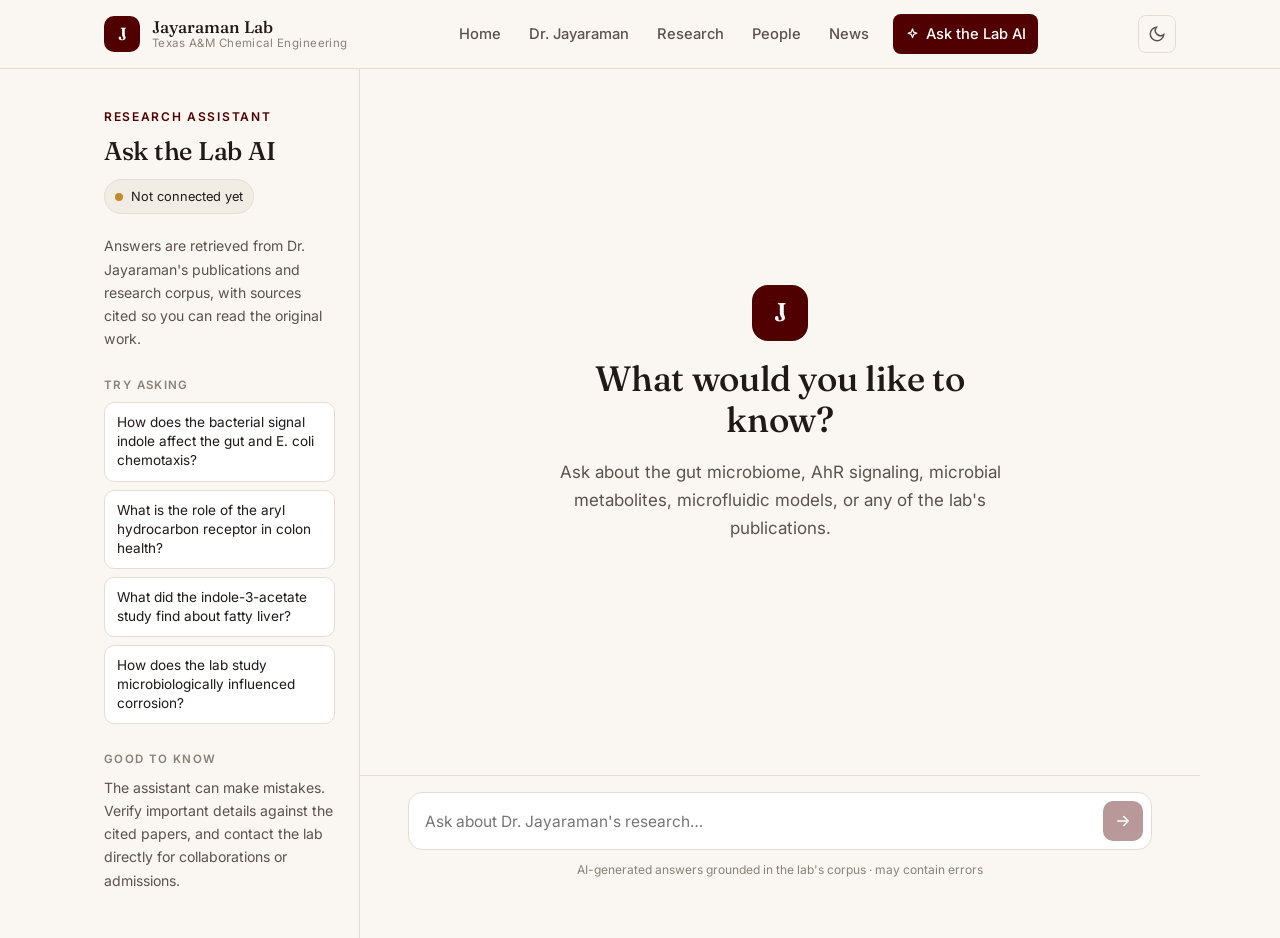
==== chat.html @ 01ededef "Redesigned Jayaraman Lab website with research assistant chat page Static GitHub Pages site: home, P" ====
<!doctype html>
<html lang="en">
<head>
  <meta charset="utf-8">
  <meta name="viewport" content="width=device-width, initial-scale=1">
  <title>Ask the Lab AI · Jayaraman Research Group</title>
  <meta name="description" content="An AI research assistant that answers questions grounded in Dr. Arul Jayaraman's publications and research corpus.">
  <script>try{var t=localStorage.getItem("theme");if(t)document.documentElement.dataset.theme=t}catch(e){}</script>
  <link rel="preconnect" href="https://fonts.googleapis.com">
  <link rel="preconnect" href="https://fonts.gstatic.com" crossorigin>
  <link href="https://fonts.googleapis.com/css2?family=Fraunces:ital,opsz,wght@0,9..144,400;0,9..144,500;1,9..144,400;1,9..144,500&family=Inter:wght@400;500;600&display=swap" rel="stylesheet">
  <link rel="stylesheet" href="assets/css/style.css">
  <link rel="icon" href="data:image/svg+xml,<svg xmlns='http://www.w3.org/2000/svg' viewBox='0 0 32 32'><rect width='32' height='32' rx='8' fill='%23500000'/><text x='16' y='23' font-family='Georgia' font-size='20' fill='white' text-anchor='middle'>J</text></svg>">
  <script src="assets/js/layout.js" defer></script>
  <script src="assets/js/rag-config.js" defer></script>
  <script src="assets/js/chat.js" defer></script>
</head>
<body class="chat-page">
<main>
  <div class="chat-shell">
    <aside class="chat-side">
      <span class="eyebrow">Research Assistant</span>
      <h1>Ask the Lab AI</h1>
      <span class="status" id="rag-status" role="status">Checking…</span>
      <p class="side-extra">Answers are retrieved from Dr. Jayaraman's publications and research corpus, with sources cited so you can read the original work.</p>
      <h4>Try asking</h4>
      <div class="suggestions" id="suggestions"></div>
      <h4 class="side-extra">Good to know</h4>
      <p class="side-extra">The assistant can make mistakes. Verify important details against the cited papers, and contact the lab directly for collaborations or admissions.</p>
    </aside>

    <section class="chat-main" aria-label="Conversation">
      <div class="chat-log" id="chat-log" aria-live="polite">
        <div class="chat-empty" id="chat-empty">
          <div class="brand-mark">J</div>
          <h2>What would you like to know?</h2>
          <p>Ask about the gut microbiome, AhR signaling, microbial metabolites, microfluidic models, or any of the lab's publications.</p>
        </div>
      </div>
      <div class="composer">
        <form id="chat-form">
          <label for="chat-input" class="sr-only" style="position:absolute;left:-9999px">Your question</label>
          <textarea id="chat-input" rows="1" placeholder="Ask about Dr. Jayaraman's research…" autocomplete="off"></textarea>
          <button id="chat-send" type="submit" aria-label="Send" disabled>
            <svg width="18" height="18" viewBox="0 0 24 24" fill="none" stroke="currentColor" stroke-width="2" stroke-linecap="round" stroke-linejoin="round"><path d="M5 12h14M13 6l6 6-6 6"/></svg>
          </button>
        </form>
        <p class="disclaimer">AI-generated answers grounded in the lab's corpus · may contain errors</p>
      </div>
    </section>
  </div>
</main>
</body>
</html>
---- assets/css/style.css ----
/* ==========================================================================
   Jayaraman Research Group — site styles
   ========================================================================== */

:root {
  --bg: #faf7f2;
  --bg-alt: #f2ede4;
  --surface: #ffffff;
  --ink: #1f1a17;
  --ink-soft: #5b524c;
  --ink-faint: #8a8079;
  --line: #e4ddd2;
  --accent: #500000;          /* Aggie maroon */
  --accent-hover: #732f2f;
  --accent-soft: #f3e6e3;
  --accent-ink: #ffffff;
  --sage: #4d6b5a;
  --shadow: 0 1px 2px rgb(31 26 23 / 0.04), 0 8px 24px rgb(31 26 23 / 0.06);
  --radius: 14px;
  --maxw: 1120px;
  --serif: "Fraunces", Georgia, "Times New Roman", serif;
  --sans: "Inter", system-ui, -apple-system, "Segoe UI", sans-serif;
  color-scheme: light;
}

@media (prefers-color-scheme: dark) {
  :root:not([data-theme="light"]) {
    --bg: #151212;
    --bg-alt: #1c1817;
    --surface: #221d1c;
    --ink: #f1ebe6;
    --ink-soft: #bdb2aa;
    --ink-faint: #8d827b;
    --line: #36302d;
    --accent: #d98c8c;
    --accent-hover: #e8a8a8;
    --accent-soft: #3a2424;
    --accent-ink: #1a0f0f;
    --sage: #8fb39f;
    --shadow: 0 1px 2px rgb(0 0 0 / 0.3), 0 8px 24px rgb(0 0 0 / 0.25);
    color-scheme: dark;
  }
}
:root[data-theme="dark"] {
  --bg: #151212;
  --bg-alt: #1c1817;
  --surface: #221d1c;
  --ink: #f1ebe6;
  --ink-soft: #bdb2aa;
  --ink-faint: #8d827b;
  --line: #36302d;
  --accent: #d98c8c;
  --accent-hover: #e8a8a8;
  --accent-soft: #3a2424;
  --accent-ink: #1a0f0f;
  --sage: #8fb39f;
  --shadow: 0 1px 2px rgb(0 0 0 / 0.3), 0 8px 24px rgb(0 0 0 / 0.25);
  color-scheme: dark;
}

/* ---------- Base ---------- */
*, *::before, *::after { box-sizing: border-box; }
html { -webkit-text-size-adjust: 100%; scroll-behavior: smooth; }
body {
  margin: 0;
  background: var(--bg);
  color: var(--ink);
  font: 400 17px/1.65 var(--sans);
  -webkit-font-smoothing: antialiased;
  min-height: 100vh;
  display: flex;
  flex-direction: column;
}
main { flex: 1; }
img { max-width: 100%; display: block; }
a { color: var(--accent); text-decoration-thickness: 1px; text-underline-offset: 3px; }
a:hover { color: var(--accent-hover); }
h1, h2, h3 { font-family: var(--serif); font-weight: 500; line-height: 1.15; letter-spacing: -0.01em; margin: 0 0 0.5em; }
h1 { font-size: clamp(2.2rem, 5vw, 3.6rem); }
h2 { font-size: clamp(1.6rem, 3vw, 2.2rem); }
h3 { font-size: 1.25rem; }
p { margin: 0 0 1em; }
::selection { background: var(--accent); color: var(--accent-ink); }
:focus-visible { outline: 2px solid var(--accent); outline-offset: 3px; border-radius: 4px; }

.container { width: 100%; max-width: var(--maxw); margin: 0 auto; padding: 0 24px; }
.eyebrow {
  font: 600 0.75rem/1 var(--sans);
  letter-spacing: 0.14em;
  text-transform: uppercase;
  color: var(--accent);
  margin-bottom: 14px;
  display: inline-block;
}
.lede { font-size: 1.2rem; color: var(--ink-soft); max-width: 46rem; }
.muted { color: var(--ink-soft); }
.section { padding: 88px 0; }
.section.alt { background: var(--bg-alt); }
.section-head { margin-bottom: 40px; max-width: 46rem; }

/* ---------- Header ---------- */
.site-header {
  position: sticky; top: 0; z-index: 50;
  background: color-mix(in srgb, var(--bg) 85%, transparent);
  backdrop-filter: saturate(160%) blur(12px);
  -webkit-backdrop-filter: saturate(160%) blur(12px);
  border-bottom: 1px solid var(--line);
}
.nav { display: flex; align-items: center; justify-content: space-between; height: 68px; gap: 16px; }
.brand { display: flex; align-items: center; gap: 12px; text-decoration: none; color: var(--ink); }
.brand-mark {
  width: 36px; height: 36px; border-radius: 10px;
  background: var(--accent); color: var(--accent-ink);
  display: grid; place-items: center;
  font: 600 1.1rem/1 var(--serif);
}
.brand-text { display: flex; flex-direction: column; line-height: 1.15; }
.brand-text strong { font: 500 1.05rem var(--serif); }
.brand-text span { font-size: 0.72rem; color: var(--ink-faint); letter-spacing: 0.04em; }
.nav-links { display: flex; align-items: center; gap: 4px; list-style: none; margin: 0; padding: 0; }
.nav-links a {
  display: block; padding: 8px 12px; border-radius: 8px;
  color: var(--ink-soft); text-decoration: none; font-size: 0.92rem; font-weight: 500;
}
.nav-links a:hover { color: var(--ink); background: var(--bg-alt); }
.nav-links a[aria-current="page"] { color: var(--accent); }
.nav-links .nav-cta {
  background: var(--accent); color: var(--accent-ink);
  margin-left: 8px; display: inline-flex; align-items: center; gap: 6px;
}
.nav-links .nav-cta:hover { background: var(--accent-hover); color: var(--accent-ink); }
.nav-links .nav-cta[aria-current="page"] { color: var(--accent-ink); }
.nav-tools { display: flex; align-items: center; gap: 6px; }
.icon-btn {
  width: 38px; height: 38px; border-radius: 8px; border: 1px solid var(--line);
  background: transparent; color: var(--ink-soft); cursor: pointer;
  display: grid; place-items: center;
}
.icon-btn:hover { color: var(--ink); background: var(--bg-alt); }
.menu-btn { display: none; }

@media (max-width: 880px) {
  .menu-btn { display: grid; }
  .nav-links {
    position: absolute; top: 68px; left: 0; right: 0;
    flex-direction: column; align-items: stretch; gap: 2px;
    padding: 12px 16px 20px;
    background: var(--bg); border-bottom: 1px solid var(--line);
    display: none;
  }
  .nav-links.open { display: flex; }
  .nav-links a { padding: 12px; font-size: 1rem; }
  .nav-links .nav-cta { margin: 8px 0 0; justify-content: center; }
}

/* ---------- Hero ---------- */
.hero { padding: 72px 0 88px; overflow: hidden; }
.hero-grid { display: grid; grid-template-columns: 1.05fr 1fr; gap: 56px; align-items: center; }
.hero h1 em { font-style: italic; color: var(--accent); }
.hero-actions { display: flex; flex-wrap: wrap; gap: 12px; margin-top: 28px; }
.hero-photo { position: relative; }
.hero-photo img {
  border-radius: 20px; box-shadow: var(--shadow);
  aspect-ratio: 4 / 3.2; object-fit: cover; object-position: 60% center; width: 100%; height: auto;
}
.hero-photo::before {
  content: ""; position: absolute; inset: 18px -18px -18px 18px;
  border: 1.5px solid var(--accent); border-radius: 20px; opacity: 0.35; z-index: -1;
}
.hero-badge {
  position: absolute; left: -20px; bottom: 28px;
  background: var(--surface); border: 1px solid var(--line); border-radius: 12px;
  padding: 12px 16px; box-shadow: var(--shadow); font-size: 0.85rem; max-width: 240px;
}
.hero-badge strong { display: block; font-family: var(--serif); font-weight: 500; font-size: 1rem; }
@media (max-width: 880px) {
  .hero { padding: 40px 0 64px; }
  .hero-grid { grid-template-columns: 1fr; gap: 40px; }
  .hero-photo::before { inset: 12px -10px -10px 12px; }
  .hero-badge { left: 12px; bottom: 12px; }
}

/* ---------- Buttons ---------- */
.btn {
  display: inline-flex; align-items: center; gap: 8px;
  padding: 12px 20px; border-radius: 10px; border: 1px solid transparent;
  font: 500 0.95rem/1 var(--sans); text-decoration: none; cursor: pointer;
  transition: background 0.15s, border-color 0.15s, transform 0.15s;
}
.btn:active { transform: translateY(1px); }
.btn-primary { background: var(--accent); color: var(--accent-ink); }
.btn-primary:hover { background: var(--accent-hover); color: var(--accent-ink); }
.btn-ghost { border-color: var(--line); color: var(--ink); background: var(--surface); }
.btn-ghost:hover { border-color: var(--ink-faint); color: var(--ink); }

/* ---------- Cards / grids ---------- */
.grid { display: grid; gap: 20px; }
.grid-2 { grid-template-columns: repeat(2, 1fr); }
.grid-3 { grid-template-columns: repeat(3, 1fr); }
.grid-4 { grid-template-columns: repeat(4, 1fr); }
@media (max-width: 960px) { .grid-3, .grid-4 { grid-template-columns: repeat(2, 1fr); } }
@media (max-width: 640px) { .grid-2, .grid-3, .grid-4 { grid-template-columns: 1fr; } }

.card {
  background: var(--surface); border: 1px solid var(--line); border-radius: var(--radius);
  padding: 28px; transition: border-color 0.2s, transform 0.2s, box-shadow 0.2s;
}
a.card { color: inherit; text-decoration: none; display: block; }
a.card:hover { border-color: var(--accent); transform: translateY(-2px); box-shadow: var(--shadow); }
.card-icon {
  width: 44px; height: 44px; border-radius: 12px; display: grid; place-items: center;
  background: var(--accent-soft); color: var(--accent); margin-bottom: 18px;
}
.card h3 { margin-bottom: 8px; }
.card p { color: var(--ink-soft); font-size: 0.95rem; margin: 0; }
.card .more { display: inline-block; margin-top: 14px; font-size: 0.88rem; font-weight: 500; color: var(--accent); }

/* ---------- Stats ---------- */
.stats { display: grid; grid-template-columns: repeat(4, 1fr); gap: 0; border-top: 1px solid var(--line); border-bottom: 1px solid var(--line); }
.stat { padding: 28px 20px; border-left: 1px solid var(--line); }
.stat:first-child { border-left: 0; }
.stat b { display: block; font: 500 2rem/1.1 var(--serif); color: var(--accent); }
.stat span { font-size: 0.85rem; color: var(--ink-soft); }
@media (max-width: 760px) {
  .stats { grid-template-columns: repeat(2, 1fr); }
  .stat:nth-child(3) { border-left: 0; }
  .stat:nth-child(n+3) { border-top: 1px solid var(--line); }
}

/* ---------- Page header ---------- */
.page-head { padding: 72px 0 40px; border-bottom: 1px solid var(--line); }
.page-head p { margin: 0; }

/* ---------- PI profile ---------- */
.profile { display: grid; grid-template-columns: 320px 1fr; gap: 56px; align-items: start; }
.profile-aside { position: sticky; top: 96px; }
.profile-aside img { border-radius: var(--radius); aspect-ratio: 4/5; object-fit: cover; width: 100%; box-shadow: var(--shadow); }
.profile-aside h2 { font-size: 1.5rem; margin: 20px 0 4px; }
.facts { list-style: none; padding: 0; margin: 20px 0 0; border-top: 1px solid var(--line); }
.facts li { padding: 12px 0; border-bottom: 1px solid var(--line); font-size: 0.9rem; }
.facts small { display: block; color: var(--ink-faint); font-size: 0.75rem; text-transform: uppercase; letter-spacing: 0.08em; }
.prose p { font-size: 1.05rem; }
.prose p:first-of-type::first-letter {
  font-family: var(--serif); float: left; font-size: 3.6em; line-height: 0.85;
  padding: 6px 10px 0 0; color: var(--accent);
}
.honors { display: grid; grid-template-columns: repeat(2, 1fr); gap: 12px; margin-top: 12px; }
.honor { padding: 16px 18px; border-radius: 12px; background: var(--bg-alt); border: 1px solid var(--line); font-size: 0.92rem; }
.honor b { display: block; font-weight: 600; margin-bottom: 2px; }
.honor span { color: var(--ink-soft); font-size: 0.85rem; }
.timeline { list-style: none; padding: 0; margin: 12px 0 0; border-left: 2px solid var(--line); }
.timeline li { position: relative; padding: 0 0 22px 24px; }
.timeline li::before {
  content: ""; position: absolute; left: -7px; top: 6px; width: 12px; height: 12px;
  border-radius: 50%; background: var(--bg); border: 2px solid var(--accent);
}
.timeline time { font-size: 0.8rem; font-weight: 600; color: var(--accent); letter-spacing: 0.04em; }
.timeline p { margin: 2px 0 0; color: var(--ink-soft); font-size: 0.95rem; }
@media (max-width: 880px) {
  .profile { grid-template-columns: 1fr; gap: 32px; }
  .profile-aside { position: static; max-width: 360px; }
  .honors { grid-template-columns: 1fr; }
}

.pi-teaser { display: grid; grid-template-columns: 280px 1fr; gap: 56px; align-items: center; }
.pi-teaser img { border-radius: var(--radius); aspect-ratio: 4/5; object-fit: cover; width: 100%; box-shadow: var(--shadow); }
@media (max-width: 760px) { .pi-teaser { grid-template-columns: 1fr; gap: 28px; } .pi-teaser img { max-width: 280px; } }

/* ---------- People ---------- */
.people-group { margin-bottom: 64px; }
.people-group > h2 { display: flex; align-items: baseline; gap: 12px; font-size: 1.6rem; padding-bottom: 14px; border-bottom: 1px solid var(--line); margin-bottom: 28px; }
.people-group > h2 span { font: 500 0.85rem var(--sans); color: var(--ink-faint); }
.people { display: grid; grid-template-columns: repeat(auto-fill, minmax(240px, 1fr)); gap: 24px; }
.person { background: var(--surface); border: 1px solid var(--line); border-radius: var(--radius); overflow: hidden; }
.person img { width: 100%; aspect-ratio: 1 / 1.05; object-fit: cover; object-position: center 20%; background: var(--bg-alt); }
.person-body { padding: 18px 20px 20px; }
.person h3 { font-size: 1.2rem; margin-bottom: 2px; }
.person .role { font-size: 0.85rem; color: var(--accent); font-weight: 500; margin-bottom: 10px; }
.person ul { list-style: none; padding: 0; margin: 0; font-size: 0.82rem; color: var(--ink-soft); }
.person li { padding: 3px 0; line-height: 1.45; }
.person-wide { display: grid; grid-template-columns: 220px 1fr; }
.person-wide img { height: 100%; aspect-ratio: auto; }
.person-wide .person-body { padding: 28px; align-self: center; }
@media (max-width: 640px) { .person-wide { grid-template-columns: 1fr; } .person-wide img { aspect-ratio: 1/1.05; } }

/* ---------- Research ---------- */
.area-nav { display: flex; flex-wrap: wrap; gap: 8px; margin: 28px 0 0; }
.chip {
  padding: 8px 14px; border-radius: 999px; border: 1px solid var(--line);
  background: var(--surface); color: var(--ink-soft); font: 500 0.85rem var(--sans);
  cursor: pointer; text-decoration: none;
}
.chip:hover { color: var(--ink); border-color: var(--ink-faint); }
.chip[aria-pressed="true"] { background: var(--accent); color: var(--accent-ink); border-color: var(--accent); }
.area { padding: 56px 0; border-bottom: 1px solid var(--line); scroll-margin-top: 80px; }
.area:last-child { border-bottom: 0; }
.area-head { display: grid; grid-template-columns: 1fr 1.4fr; gap: 48px; margin-bottom: 28px; }
.area-head .num { font: 500 0.85rem var(--sans); color: var(--ink-faint); }
.area-head p { color: var(--ink-soft); margin: 0; }
@media (max-width: 800px) { .area-head { grid-template-columns: 1fr; gap: 8px; } }
.pubs { list-style: none; padding: 0; margin: 0; display: grid; gap: 12px; }
.pub {
  display: grid; grid-template-columns: 64px 1fr; gap: 16px;
  padding: 18px 20px; background: var(--surface); border: 1px solid var(--line); border-radius: 12px;
}
.pub .year { font: 500 1rem var(--serif); color: var(--accent); }
.pub .title { font-weight: 600; line-height: 1.4; margin-bottom: 4px; }
.pub .authors { font-size: 0.85rem; color: var(--ink-soft); }
.pub .authors b { color: var(--ink); font-weight: 600; }
.pub .venue { font-size: 0.85rem; color: var(--ink-faint); font-style: italic; }
.pub a { color: inherit; text-decoration: none; }
.pub a:hover .title { color: var(--accent); }
@media (max-width: 560px) { .pub { grid-template-columns: 1fr; gap: 4px; } }
.search {
  width: 100%; max-width: 420px; padding: 12px 16px; border-radius: 10px;
  border: 1px solid var(--line); background: var(--surface); color: var(--ink); font: 400 0.95rem var(--sans);
}
.empty { color: var(--ink-faint); padding: 24px 0; }

/* ---------- News ---------- */
.news { list-style: none; padding: 0; margin: 0; }
.news-item { display: grid; grid-template-columns: 160px 1fr; gap: 32px; padding: 32px 0; border-bottom: 1px solid var(--line); }
.news-item time { font: 500 1rem var(--serif); color: var(--accent); }
.news-item h3 { margin-bottom: 8px; }
.news-item p { color: var(--ink-soft); margin: 0; }
@media (max-width: 640px) { .news-item { grid-template-columns: 1fr; gap: 6px; } }

/* ---------- CTA band ---------- */
.cta-band {
  background: var(--accent); color: var(--accent-ink); border-radius: 20px;
  padding: 48px; display: grid; grid-template-columns: 1fr auto; gap: 32px; align-items: center;
}
.cta-band h2 { margin-bottom: 8px; }
.cta-band p { margin: 0; opacity: 0.85; }
.cta-band .btn { background: var(--accent-ink); color: var(--accent); }
.cta-band .btn:hover { opacity: 0.9; }
@media (max-width: 720px) { .cta-band { grid-template-columns: 1fr; padding: 32px 24px; } }

/* ---------- Footer ---------- */
.site-footer { border-top: 1px solid var(--line); padding: 48px 0 32px; font-size: 0.88rem; color: var(--ink-soft); margin-top: 0; }
.footer-grid { display: grid; grid-template-columns: 1.5fr 1fr 1fr; gap: 40px; }
.footer-grid h4 { font: 600 0.75rem var(--sans); letter-spacing: 0.12em; text-transform: uppercase; color: var(--ink); margin: 0 0 12px; }
.footer-grid ul { list-style: none; padding: 0; margin: 0; }
.footer-grid li { padding: 3px 0; }
.footer-grid a { color: var(--ink-soft); text-decoration: none; }
.footer-grid a:hover { color: var(--accent); }
.footer-bottom { margin-top: 40px; padding-top: 20px; border-top: 1px solid var(--line); font-size: 0.8rem; color: var(--ink-faint); }
@media (max-width: 720px) { .footer-grid { grid-template-columns: 1fr; gap: 28px; } }

/* ---------- Chat ---------- */
.chat-page main { display: flex; }
.chat-shell { display: grid; grid-template-columns: 280px 1fr; width: 100%; max-width: var(--maxw); margin: 0 auto; min-height: calc(100vh - 69px); }
.chat-side { border-right: 1px solid var(--line); padding: 32px 24px; }
.chat-side h1 { font-size: 1.6rem; }
.chat-side p { font-size: 0.88rem; color: var(--ink-soft); }
.status { display: inline-flex; align-items: center; gap: 8px; font-size: 0.8rem; padding: 6px 10px; border-radius: 999px; background: var(--bg-alt); border: 1px solid var(--line); margin-bottom: 20px; }
.status::before { content: ""; width: 8px; height: 8px; border-radius: 50%; background: var(--ink-faint); }
.status.ok::before { background: #3c9a5f; }
.status.off::before { background: #c48a2c; }
.chat-side h4 { font: 600 0.72rem var(--sans); letter-spacing: 0.12em; text-transform: uppercase; color: var(--ink-faint); margin: 28px 0 10px; }
.suggestions { display: grid; gap: 8px; }
.suggestion {
  text-align: left; padding: 10px 12px; border-radius: 10px; border: 1px solid var(--line);
  background: var(--surface); color: var(--ink); font: 400 0.85rem/1.4 var(--sans); cursor: pointer;
}
.suggestion:hover { border-color: var(--accent); }
.chat-main { display: flex; flex-direction: column; min-width: 0; height: calc(100vh - 69px); position: sticky; top: 69px; }
.chat-log { flex: 1; overflow-y: auto; padding: 32px clamp(16px, 4vw, 48px); display: flex; flex-direction: column; gap: 20px; }
.chat-empty { margin: auto; text-align: center; max-width: 30rem; color: var(--ink-soft); }
.chat-empty .brand-mark { width: 56px; height: 56px; font-size: 1.6rem; margin: 0 auto 18px; border-radius: 16px; }
.chat-empty h2 { color: var(--ink); }
.msg { max-width: 760px; width: 100%; display: flex; gap: 12px; }
.msg.user { align-self: flex-end; justify-content: flex-end; }
.msg .bubble { padding: 12px 16px; border-radius: 14px; font-size: 0.97rem; line-height: 1.6; overflow-wrap: anywhere; }
.msg.user .bubble { background: var(--accent); color: var(--accent-ink); border-bottom-right-radius: 4px; max-width: 80%; }
.msg.bot .bubble { background: var(--surface); border: 1px solid var(--line); border-bottom-left-radius: 4px; flex: 1; }
.msg.bot .avatar { flex: none; width: 32px; height: 32px; border-radius: 9px; background: var(--accent); color: var(--accent-ink); display: grid; place-items: center; font: 600 0.9rem var(--serif); }
.bubble p:last-child { margin-bottom: 0; }
.bubble code { font-size: 0.88em; background: var(--bg-alt); padding: 1px 5px; border-radius: 4px; }
.bubble.error { border-color: #c48a2c; }
.sources { margin-top: 12px; padding-top: 12px; border-top: 1px dashed var(--line); display: grid; gap: 6px; }
.sources b { font-size: 0.72rem; letter-spacing: 0.1em; text-transform: uppercase; color: var(--ink-faint); }
.source { font-size: 0.82rem; color: var(--ink-soft); display: flex; gap: 8px; }
.source .n { flex: none; width: 20px; height: 20px; border-radius: 6px; background: var(--accent-soft); color: var(--accent); display: grid; place-items: center; font-size: 0.7rem; font-weight: 600; }
.typing { display: inline-flex; gap: 4px; padding: 4px 0; }
.typing i { width: 7px; height: 7px; border-radius: 50%; background: var(--ink-faint); animation: blink 1.2s infinite ease-in-out; }
.typing i:nth-child(2) { animation-delay: 0.15s; }
.typing i:nth-child(3) { animation-delay: 0.3s; }
@keyframes blink { 0%, 80%, 100% { opacity: 0.25; } 40% { opacity: 1; } }
.composer { border-top: 1px solid var(--line); padding: 16px clamp(16px, 4vw, 48px) 20px; background: var(--bg); }
.composer form { display: flex; gap: 10px; align-items: flex-end; max-width: 760px; margin: 0 auto; background: var(--surface); border: 1px solid var(--line); border-radius: 14px; padding: 8px 8px 8px 16px; }
.composer form:focus-within { border-color: var(--accent); }
.composer textarea { flex: 1; border: 0; outline: 0; resize: none; background: transparent; color: var(--ink); font: 400 0.97rem/1.5 var(--sans); padding: 8px 0; max-height: 180px; }
.composer button { flex: none; width: 40px; height: 40px; border-radius: 10px; border: 0; background: var(--accent); color: var(--accent-ink); cursor: pointer; display: grid; place-items: center; }
.composer button:disabled { opacity: 0.4; cursor: not-allowed; }
.disclaimer { text-align: center; font-size: 0.75rem; color: var(--ink-faint); margin: 10px 0 0; }
@media (max-width: 860px) {
  .chat-shell { grid-template-columns: 1fr; }
  .chat-side { border-right: 0; border-bottom: 1px solid var(--line); padding: 20px 16px; }
  .chat-side .side-extra { display: none; }
  .suggestions { grid-template-columns: 1fr 1fr; }
  .chat-main { height: auto; min-height: 70vh; position: static; }
}
@media (max-width: 480px) { .suggestions { grid-template-columns: 1fr; } }

/* ---------- Motion ---------- */
.reveal { opacity: 0; transform: translateY(14px); transition: opacity 0.6s ease, transform 0.6s ease; }
.reveal.in { opacity: 1; transform: none; }
@media (prefers-reduced-motion: reduce) {
  html { scroll-behavior: auto; }
  .reveal { opacity: 1; transform: none; transition: none; }
  .typing i { animation: none; }
}
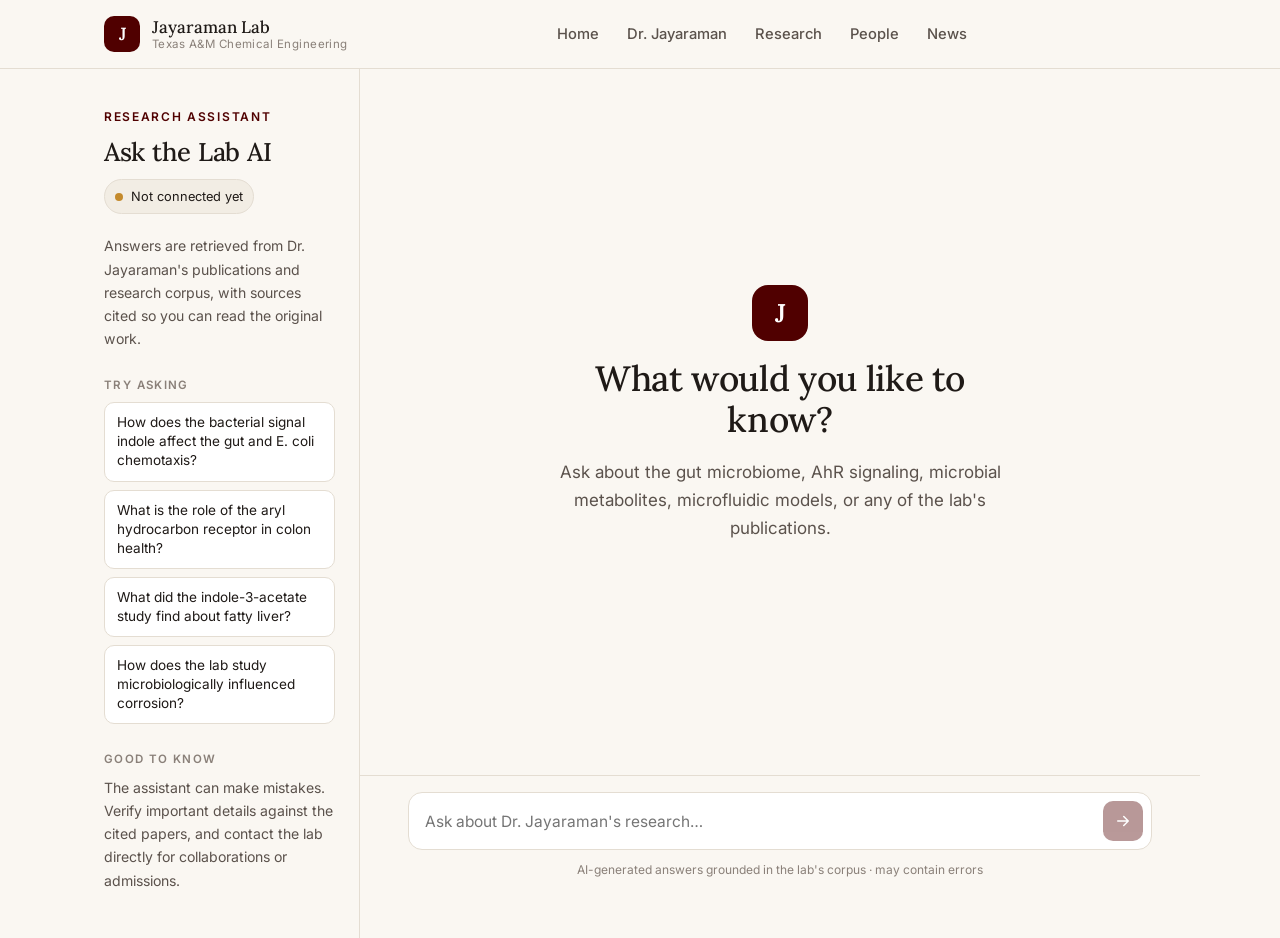
==== commit 59a379d7: "Update PI bio, hide chatbot links, light mode only, plain J glyph - Bio: Executive Associate Dean 20" ====
--- a/chat.html
+++ b/chat.html
@@ -5,10 +5,10 @@
   <meta name="viewport" content="width=device-width, initial-scale=1">
   <title>Ask the Lab AI · Jayaraman Research Group</title>
   <meta name="description" content="An AI research assistant that answers questions grounded in Dr. Arul Jayaraman's publications and research corpus.">
-  <script>try{var t=localStorage.getItem("theme");if(t)document.documentElement.dataset.theme=t}catch(e){}</script>
   <link rel="preconnect" href="https://fonts.googleapis.com">
   <link rel="preconnect" href="https://fonts.gstatic.com" crossorigin>
   <link href="https://fonts.googleapis.com/css2?family=Fraunces:ital,opsz,wght@0,9..144,400;0,9..144,500;1,9..144,400;1,9..144,500&family=Inter:wght@400;500;600&display=swap" rel="stylesheet">
+  <link href="https://fonts.googleapis.com/css2?family=Lora:wght@400;500;600&text=J&display=swap" rel="stylesheet">
   <link rel="stylesheet" href="assets/css/style.css">
   <link rel="icon" href="data:image/svg+xml,<svg xmlns='http://www.w3.org/2000/svg' viewBox='0 0 32 32'><rect width='32' height='32' rx='8' fill='%23500000'/><text x='16' y='23' font-family='Georgia' font-size='20' fill='white' text-anchor='middle'>J</text></svg>">
   <script src="assets/js/layout.js" defer></script>
--- a/assets/css/style.css
+++ b/assets/css/style.css
@@ -18,44 +18,9 @@
   --shadow: 0 1px 2px rgb(31 26 23 / 0.04), 0 8px 24px rgb(31 26 23 / 0.06);
   --radius: 14px;
   --maxw: 1120px;
-  --serif: "Fraunces", Georgia, "Times New Roman", serif;
+  --serif: "Lora", "Fraunces", Georgia, "Times New Roman", serif;
   --sans: "Inter", system-ui, -apple-system, "Segoe UI", sans-serif;
   color-scheme: light;
-}
-
-@media (prefers-color-scheme: dark) {
-  :root:not([data-theme="light"]) {
-    --bg: #151212;
-    --bg-alt: #1c1817;
-    --surface: #221d1c;
-    --ink: #f1ebe6;
-    --ink-soft: #bdb2aa;
-    --ink-faint: #8d827b;
-    --line: #36302d;
-    --accent: #d98c8c;
-    --accent-hover: #e8a8a8;
-    --accent-soft: #3a2424;
-    --accent-ink: #1a0f0f;
-    --sage: #8fb39f;
-    --shadow: 0 1px 2px rgb(0 0 0 / 0.3), 0 8px 24px rgb(0 0 0 / 0.25);
-    color-scheme: dark;
-  }
-}
-:root[data-theme="dark"] {
-  --bg: #151212;
-  --bg-alt: #1c1817;
-  --surface: #221d1c;
-  --ink: #f1ebe6;
-  --ink-soft: #bdb2aa;
-  --ink-faint: #8d827b;
-  --line: #36302d;
-  --accent: #d98c8c;
-  --accent-hover: #e8a8a8;
-  --accent-soft: #3a2424;
-  --accent-ink: #1a0f0f;
-  --sage: #8fb39f;
-  --shadow: 0 1px 2px rgb(0 0 0 / 0.3), 0 8px 24px rgb(0 0 0 / 0.25);
-  color-scheme: dark;
 }
 
 /* ---------- Base ---------- */
@@ -295,7 +260,6 @@
 .area { padding: 56px 0; border-bottom: 1px solid var(--line); scroll-margin-top: 80px; }
 .area:last-child { border-bottom: 0; }
 .area-head { display: grid; grid-template-columns: 1fr 1.4fr; gap: 48px; margin-bottom: 28px; }
-.area-head .num { font: 500 0.85rem var(--sans); color: var(--ink-faint); }
 .area-head p { color: var(--ink-soft); margin: 0; }
 @media (max-width: 800px) { .area-head { grid-template-columns: 1fr; gap: 8px; } }
 .pubs { list-style: none; padding: 0; margin: 0; display: grid; gap: 12px; }
@@ -324,17 +288,6 @@
 .news-item h3 { margin-bottom: 8px; }
 .news-item p { color: var(--ink-soft); margin: 0; }
 @media (max-width: 640px) { .news-item { grid-template-columns: 1fr; gap: 6px; } }
-
-/* ---------- CTA band ---------- */
-.cta-band {
-  background: var(--accent); color: var(--accent-ink); border-radius: 20px;
-  padding: 48px; display: grid; grid-template-columns: 1fr auto; gap: 32px; align-items: center;
-}
-.cta-band h2 { margin-bottom: 8px; }
-.cta-band p { margin: 0; opacity: 0.85; }
-.cta-band .btn { background: var(--accent-ink); color: var(--accent); }
-.cta-band .btn:hover { opacity: 0.9; }
-@media (max-width: 720px) { .cta-band { grid-template-columns: 1fr; padding: 32px 24px; } }
 
 /* ---------- Footer ---------- */
 .site-footer { border-top: 1px solid var(--line); padding: 48px 0 32px; font-size: 0.88rem; color: var(--ink-soft); margin-top: 0; }
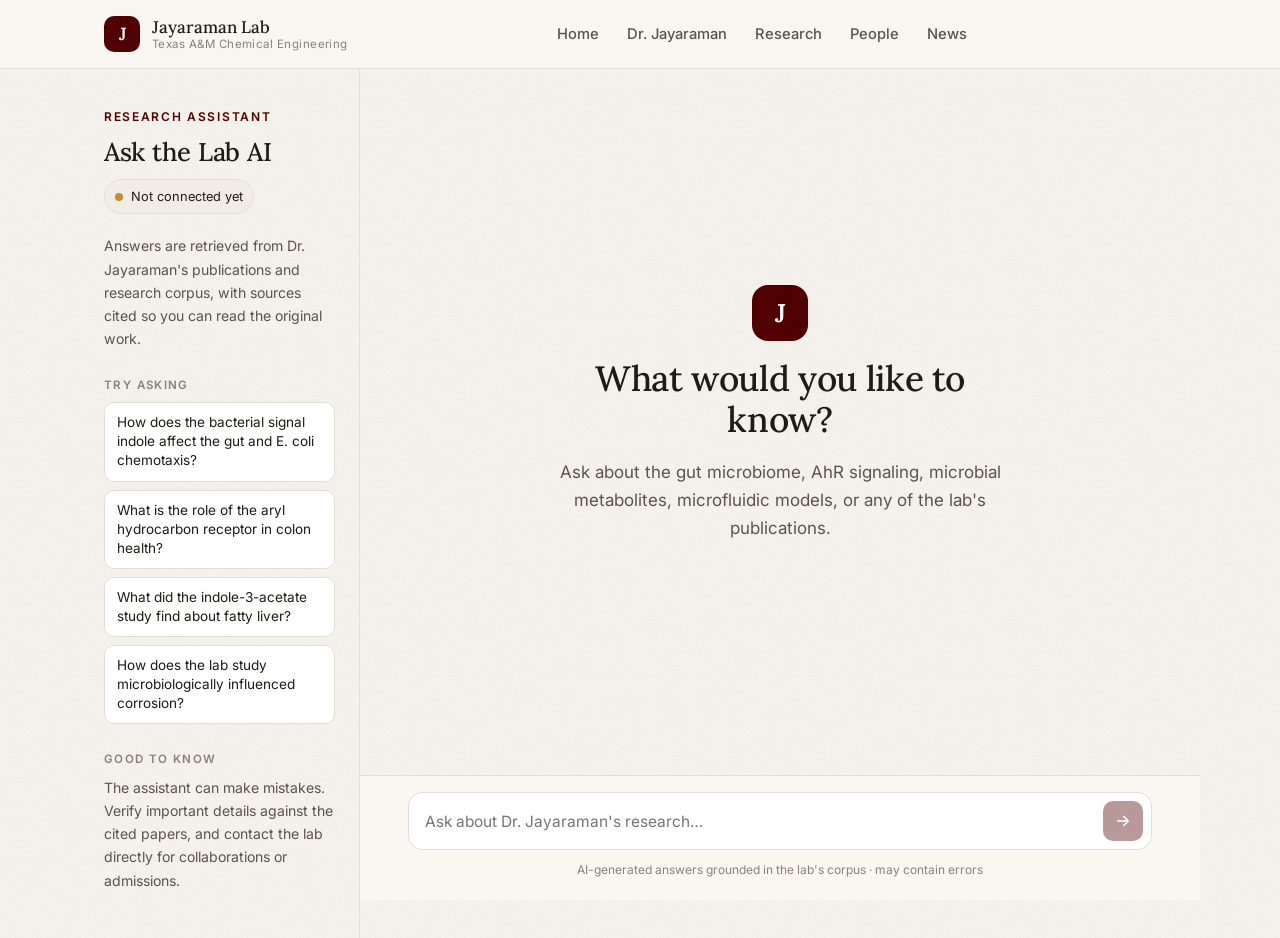
==== commit e130b657: "Aesthetic polish pass - Fine paper-grain texture on page backgrounds - Shared warm grade on portrait" ====
--- a/chat.html
+++ b/chat.html
@@ -10,7 +10,7 @@
   <link href="https://fonts.googleapis.com/css2?family=Fraunces:ital,opsz,wght@0,9..144,400;0,9..144,500;1,9..144,400;1,9..144,500&family=Inter:wght@400;500;600&display=swap" rel="stylesheet">
   <link href="https://fonts.googleapis.com/css2?family=Lora:wght@400;500;600&text=J&display=swap" rel="stylesheet">
   <link rel="stylesheet" href="assets/css/style.css">
-  <link rel="icon" href="data:image/svg+xml,<svg xmlns='http://www.w3.org/2000/svg' viewBox='0 0 32 32'><rect width='32' height='32' rx='8' fill='%23500000'/><text x='16' y='23' font-family='Georgia' font-size='20' fill='white' text-anchor='middle'>J</text></svg>">
+  <link rel="icon" href="data:image/svg+xml,<svg xmlns='http://www.w3.org/2000/svg' viewBox='0 0 32 32'><rect width='32' height='32' rx='8' fill='%23500000'/><text x='16' y='23' font-family='Helvetica,Arial,sans-serif' font-weight='600' font-size='20' fill='white' text-anchor='middle'>J</text></svg>">
   <script src="assets/js/layout.js" defer></script>
   <script src="assets/js/rag-config.js" defer></script>
   <script src="assets/js/chat.js" defer></script>
--- a/assets/css/style.css
+++ b/assets/css/style.css
@@ -20,6 +20,8 @@
   --maxw: 1120px;
   --serif: "Lora", "Fraunces", Georgia, "Times New Roman", serif;
   --sans: "Inter", system-ui, -apple-system, "Segoe UI", sans-serif;
+  /* Fine paper grain, tiled behind content */
+  --grain: url("data:image/svg+xml,%3Csvg xmlns='http://www.w3.org/2000/svg' width='180' height='180'%3E%3Cfilter id='n'%3E%3CfeTurbulence type='fractalNoise' baseFrequency='.85' numOctaves='3' stitchTiles='stitch'/%3E%3CfeColorMatrix values='0 0 0 0 .12 0 0 0 0 .09 0 0 0 0 .07 0 0 0 .08 0'/%3E%3C/filter%3E%3Crect width='100%25' height='100%25' filter='url(%23n)'/%3E%3C/svg%3E");
   color-scheme: light;
 }
 
@@ -28,14 +30,17 @@
 html { -webkit-text-size-adjust: 100%; scroll-behavior: smooth; }
 body {
   margin: 0;
-  background: var(--bg);
+  background-color: var(--bg);
+  background-image: var(--grain);
   color: var(--ink);
   font: 400 17px/1.65 var(--sans);
   -webkit-font-smoothing: antialiased;
   min-height: 100vh;
   display: flex;
   flex-direction: column;
-}
+  animation: page-in 0.45s ease-out both;
+}
+@keyframes page-in { from { opacity: 0; } to { opacity: 1; } }
 main { flex: 1; }
 img { max-width: 100%; display: block; }
 a { color: var(--accent); text-decoration-thickness: 1px; text-underline-offset: 3px; }
@@ -60,7 +65,7 @@
 .lede { font-size: 1.2rem; color: var(--ink-soft); max-width: 46rem; }
 .muted { color: var(--ink-soft); }
 .section { padding: 88px 0; }
-.section.alt { background: var(--bg-alt); }
+.section.alt { background-color: var(--bg-alt); background-image: var(--grain); }
 .section-head { margin-bottom: 40px; max-width: 46rem; }
 
 /* ---------- Header ---------- */
@@ -84,17 +89,19 @@
 .brand-text span { font-size: 0.72rem; color: var(--ink-faint); letter-spacing: 0.04em; }
 .nav-links { display: flex; align-items: center; gap: 4px; list-style: none; margin: 0; padding: 0; }
 .nav-links a {
-  display: block; padding: 8px 12px; border-radius: 8px;
+  position: relative; display: block; padding: 8px 12px;
   color: var(--ink-soft); text-decoration: none; font-size: 0.92rem; font-weight: 500;
-}
-.nav-links a:hover { color: var(--ink); background: var(--bg-alt); }
+  transition: color 0.2s;
+}
+/* Underline that slides in from the left */
+.nav-links a::after {
+  content: ""; position: absolute; left: 12px; right: 12px; bottom: 3px; height: 1.5px;
+  background: currentColor; transform: scaleX(0); transform-origin: left;
+  transition: transform 0.3s ease;
+}
+.nav-links a:hover { color: var(--ink); }
+.nav-links a:hover::after, .nav-links a[aria-current="page"]::after { transform: scaleX(1); }
 .nav-links a[aria-current="page"] { color: var(--accent); }
-.nav-links .nav-cta {
-  background: var(--accent); color: var(--accent-ink);
-  margin-left: 8px; display: inline-flex; align-items: center; gap: 6px;
-}
-.nav-links .nav-cta:hover { background: var(--accent-hover); color: var(--accent-ink); }
-.nav-links .nav-cta[aria-current="page"] { color: var(--accent-ink); }
 .nav-tools { display: flex; align-items: center; gap: 6px; }
 .icon-btn {
   width: 38px; height: 38px; border-radius: 8px; border: 1px solid var(--line);
@@ -178,7 +185,8 @@
 }
 .card h3 { margin-bottom: 8px; }
 .card p { color: var(--ink-soft); font-size: 0.95rem; margin: 0; }
-.card .more { display: inline-block; margin-top: 14px; font-size: 0.88rem; font-weight: 500; color: var(--accent); }
+.card .more { display: inline-block; margin-top: 14px; font-size: 0.88rem; font-weight: 500; color: var(--accent); transition: transform 0.25s ease; }
+a.card:hover .more { transform: translateX(4px); }
 
 /* ---------- Stats ---------- */
 .stats { display: grid; grid-template-columns: repeat(4, 1fr); gap: 0; border-top: 1px solid var(--line); border-bottom: 1px solid var(--line); }
@@ -230,6 +238,9 @@
 .pi-teaser { display: grid; grid-template-columns: 280px 1fr; gap: 56px; align-items: center; }
 .pi-teaser img { border-radius: var(--radius); aspect-ratio: 4/5; object-fit: cover; width: 100%; box-shadow: var(--shadow); }
 @media (max-width: 760px) { .pi-teaser { grid-template-columns: 1fr; gap: 28px; } .pi-teaser img { max-width: 280px; } }
+
+/* Shared warm grade so portraits shot in different light read as one set */
+.person img, .profile-aside img, .pi-teaser img { filter: sepia(0.14) saturate(0.92) contrast(1.03) brightness(1.01); }
 
 /* ---------- People ---------- */
 .people-group { margin-bottom: 64px; }
@@ -267,11 +278,11 @@
   display: grid; grid-template-columns: 64px 1fr; gap: 16px;
   padding: 18px 20px; background: var(--surface); border: 1px solid var(--line); border-radius: 12px;
 }
-.pub .year { font: 500 1rem var(--serif); color: var(--accent); }
+.pub .year { font: 500 1rem var(--serif); color: var(--accent); font-variant-numeric: oldstyle-nums; }
 .pub .title { font-weight: 600; line-height: 1.4; margin-bottom: 4px; }
 .pub .authors { font-size: 0.85rem; color: var(--ink-soft); }
 .pub .authors b { color: var(--ink); font-weight: 600; }
-.pub .venue { font-size: 0.85rem; color: var(--ink-faint); font-style: italic; }
+.pub .venue { font-size: 0.85rem; color: var(--ink-faint); font-variant-caps: all-small-caps; letter-spacing: 0.04em; }
 .pub a { color: inherit; text-decoration: none; }
 .pub a:hover .title { color: var(--accent); }
 @media (max-width: 560px) { .pub { grid-template-columns: 1fr; gap: 4px; } }
@@ -284,7 +295,7 @@
 /* ---------- News ---------- */
 .news { list-style: none; padding: 0; margin: 0; }
 .news-item { display: grid; grid-template-columns: 160px 1fr; gap: 32px; padding: 32px 0; border-bottom: 1px solid var(--line); }
-.news-item time { font: 500 1rem var(--serif); color: var(--accent); }
+.news-item time { font: 500 1rem var(--serif); color: var(--accent); font-variant-numeric: oldstyle-nums; }
 .news-item h3 { margin-bottom: 8px; }
 .news-item p { color: var(--ink-soft); margin: 0; }
 @media (max-width: 640px) { .news-item { grid-template-columns: 1fr; gap: 6px; } }
@@ -295,8 +306,12 @@
 .footer-grid h4 { font: 600 0.75rem var(--sans); letter-spacing: 0.12em; text-transform: uppercase; color: var(--ink); margin: 0 0 12px; }
 .footer-grid ul { list-style: none; padding: 0; margin: 0; }
 .footer-grid li { padding: 3px 0; }
-.footer-grid a { color: var(--ink-soft); text-decoration: none; }
-.footer-grid a:hover { color: var(--accent); }
+.footer-grid a {
+  color: var(--ink-soft); text-decoration: none;
+  background: linear-gradient(currentColor, currentColor) left bottom / 0 1px no-repeat;
+  transition: color 0.2s, background-size 0.3s ease;
+}
+.footer-grid a:hover { color: var(--accent); background-size: 100% 1px; }
 .footer-bottom { margin-top: 40px; padding-top: 20px; border-top: 1px solid var(--line); font-size: 0.8rem; color: var(--ink-faint); }
 @media (max-width: 720px) { .footer-grid { grid-template-columns: 1fr; gap: 28px; } }
 
@@ -360,6 +375,8 @@
 .reveal { opacity: 0; transform: translateY(14px); transition: opacity 0.6s ease, transform 0.6s ease; }
 .reveal.in { opacity: 1; transform: none; }
 @media (prefers-reduced-motion: reduce) {
+  body { animation: none; }
+  .nav-links a::after, .footer-grid a, .card .more { transition: none; }
   html { scroll-behavior: auto; }
   .reveal { opacity: 1; transform: none; transition: none; }
   .typing i { animation: none; }
